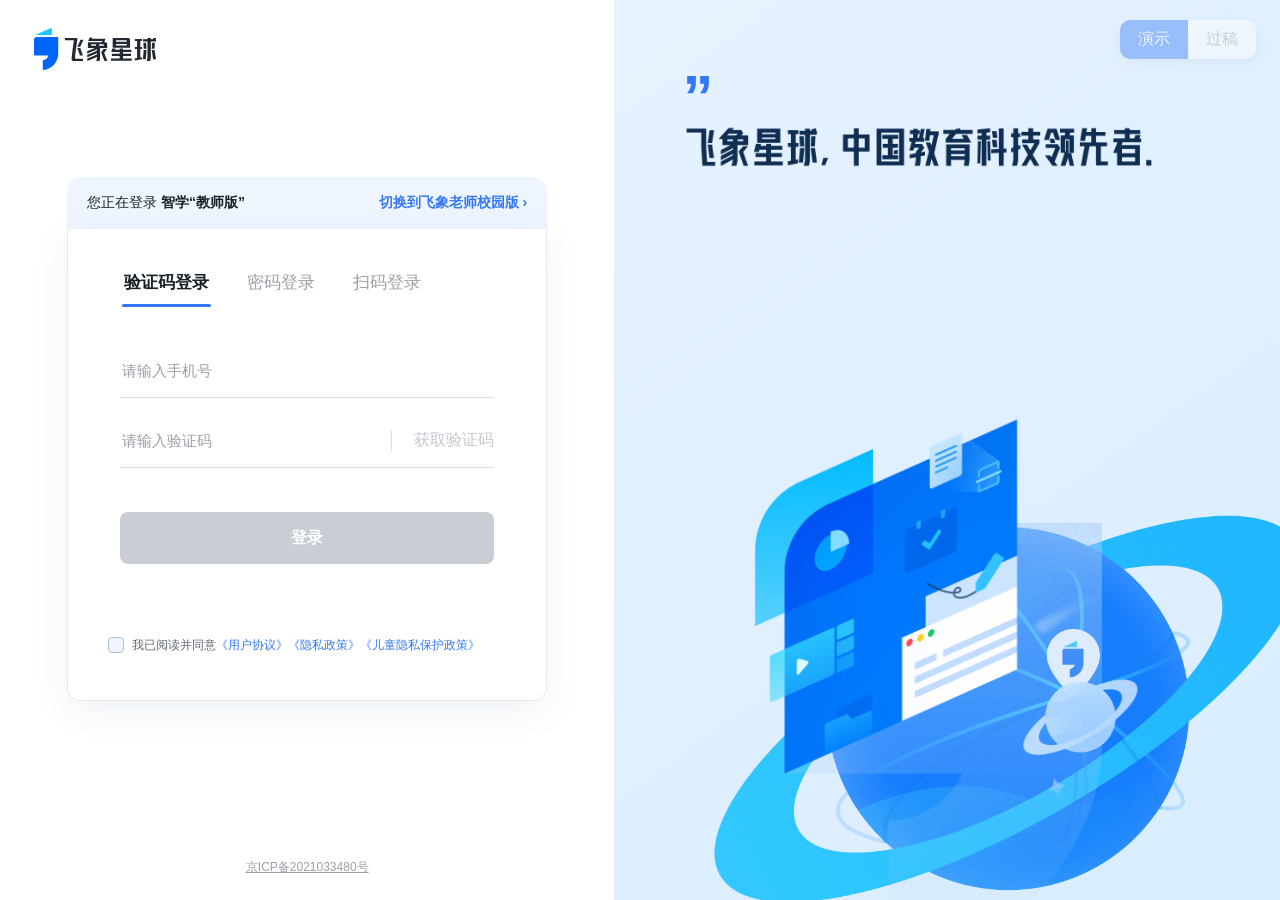
==== zhixue.html @ 56e05c84 "Stage 4: add Zhixue password login flows" ====
<!doctype html>
<html lang="zh-CN">
<head>
<meta charset="utf-8">
<meta name="viewport" content="width=device-width,initial-scale=1">
<meta name="google" content="notranslate">
<title>智学教师版登录</title>
<style>
:root{
  --zx-primary:#3478f6;--zx-primary-hover:#2868dc;--zx-primary-soft:#eff5ff;
  --zx-page-blue:#eaf4ff;--zx-white:#fff;--zx-text:#182129;--zx-text-2:#5f6670;
  --zx-text-3:#9b9fa6;--zx-border:#e5e8ed;--zx-line:#d9dde4;--zx-error:#d14343;
  --zx-error-bg:#fff9f8;--zx-shadow:0 10px 36px rgba(41,84,145,.08);
  --zx-radius-card:14px;--zx-radius-input:8px;--zx-font:-apple-system,BlinkMacSystemFont,"Segoe UI","PingFang SC","Microsoft YaHei",sans-serif;
}
*{box-sizing:border-box}
html,body{width:100%;height:100%;margin:0}
body{min-width:1200px;min-height:720px;color:var(--zx-text);font-family:var(--zx-font);background:var(--zx-page-blue)}
button,input{font:inherit}
button,a{touch-action:manipulation}
.zx-page{display:grid;grid-template-columns:48% 52%;width:100%;height:100%;min-height:720px;overflow:hidden;background:linear-gradient(90deg,var(--zx-white) 0 48%,var(--zx-page-blue) 48% 100%)}
.zx-left{position:relative;display:flex;align-items:center;justify-content:center;padding:54px 54px 76px;background:var(--zx-white)}
.zx-logo{position:absolute;top:28px;left:34px;width:122px;height:auto}
.zx-shell{width:480px}
.zx-switch{height:52px;display:flex;align-items:center;justify-content:space-between;padding:0 20px;border-radius:var(--zx-radius-card) var(--zx-radius-card) 0 0;background:var(--zx-primary-soft);color:var(--zx-text);font-size:14px}
.zx-switch strong{font-weight:600}
.zx-switch a{color:var(--zx-primary);font-weight:600;text-decoration:none}
.zx-switch a:hover{text-decoration:underline}
.zx-card{position:relative;min-height:472px;padding:38px 52px 30px;border:1px solid var(--zx-border);border-top:0;border-radius:0 0 var(--zx-radius-card) var(--zx-radius-card);background:var(--zx-white);box-shadow:var(--zx-shadow)}
.zx-back{position:absolute;top:20px;left:24px;border:0;background:none;color:var(--zx-text-2);font-size:13px;cursor:pointer;padding:4px}
.zx-title{margin:2px 0 8px;text-align:center;font-size:24px;line-height:34px;font-weight:700}
.zx-intro{margin:0 0 24px;text-align:center;color:var(--zx-text-3);font-size:13px;line-height:20px}
.zx-tabs{display:flex;gap:30px;margin:4px 0 36px;border-bottom:1px solid transparent}
.zx-tabs button{position:relative;border:0;background:none;padding:0 4px 13px;color:var(--zx-text-3);font-size:17px;cursor:pointer;white-space:nowrap}
.zx-tabs button[aria-selected="true"]{color:var(--zx-text);font-weight:650}
.zx-tabs button[aria-selected="true"]:after{content:"";position:absolute;left:2px;right:2px;bottom:0;height:3px;border-radius:3px;background:var(--zx-primary)}
.zx-form{margin:0}
.zx-field{margin-bottom:16px}
.zx-input-shell,.zx-code-row{height:54px;display:flex;align-items:center;border-bottom:1px solid var(--zx-line);transition:border-color .2s,background .2s,box-shadow .2s}
.zx-input-shell:focus-within,.zx-code-row:focus-within{border-bottom-color:var(--zx-primary);box-shadow:0 1px 0 var(--zx-primary)}
.zx-input-shell.has-error,.zx-code-row.has-error{border:1px solid var(--zx-error);border-radius:var(--zx-radius-input);background:var(--zx-error-bg);padding:0 12px;box-shadow:none}
.zx-input-shell input,.zx-code-row input{min-width:0;flex:1;border:0;outline:0;background:transparent;color:var(--zx-text);font-size:15px}
.zx-input-shell input::placeholder,.zx-code-row input::placeholder{color:var(--zx-text-3)}
.zx-eye{width:30px;height:30px;display:grid;place-items:center;border:0;background:none;color:var(--zx-text-3);cursor:pointer;padding:5px}
.zx-eye svg{width:19px;height:19px}
.zx-code-row button{border:0;border-left:1px solid var(--zx-line);background:none;color:var(--zx-primary);padding:0 0 0 22px;cursor:pointer;white-space:nowrap}
.zx-code-row button:disabled{color:#c3c7ce;cursor:not-allowed}
.zx-forgot{display:block;margin:-6px 0 8px auto;border:0;background:none;color:var(--zx-primary);font-size:13px;cursor:pointer;padding:0;line-height:22px}
.zx-rule{margin:8px 0 4px;color:var(--zx-text-3);font-size:12px;line-height:19px}
.zx-message{height:28px;margin:0;color:var(--zx-error);font-size:13px;line-height:20px;padding-top:2px}
.zx-submit{width:100%;height:52px;border:0;border-radius:var(--zx-radius-input);background:linear-gradient(100deg,#2f72ef,#48aef6);color:var(--zx-white);font-size:16px;font-weight:650;cursor:pointer;box-shadow:0 8px 18px rgba(52,120,246,.15)}
.zx-submit:hover{background:linear-gradient(100deg,var(--zx-primary-hover),#349ae8)}
.zx-submit:disabled{background:#c9cdd4;box-shadow:none;cursor:not-allowed}
.zx-agreement{display:flex;align-items:flex-start;gap:8px;margin:72px -12px 0;color:var(--zx-text-2);font-size:12px;line-height:18px;cursor:pointer}
.zx-agreement input{appearance:none;flex:0 0 16px;width:16px;height:16px;margin:1px 0 0;border:1px solid #aebfd4;border-radius:4px;background:var(--zx-primary-soft);cursor:pointer}
.zx-agreement input:checked{border-color:var(--zx-primary);background:var(--zx-primary);box-shadow:inset 0 0 0 3px var(--zx-white)}
.zx-agreement a{color:var(--zx-primary);text-decoration:none}
.zx-qr{text-align:center;padding:4px 0 0}
.zx-qr-box{width:184px;height:184px;display:grid;place-items:center;margin:0 auto 18px;border:12px solid var(--zx-white);border-radius:8px;background:repeating-conic-gradient(#172334 0 25%,#fff 0 50%) 50%/18px 18px;box-shadow:0 0 0 1px var(--zx-border)}
.zx-qr-box span{display:block;padding:8px;background:var(--zx-white);color:var(--zx-primary);font-size:12px;font-weight:700}
.zx-qr p{margin:0;color:var(--zx-text-2);font-size:13px}
.zx-right{position:relative;overflow:hidden;background:linear-gradient(145deg,#e6f2ff,#d9edff)}
.zx-quote{position:absolute;top:66px;left:68px;color:var(--zx-primary);font-size:62px;font-weight:800;line-height:1}
.zx-right-copy{position:absolute;top:125px;left:72px;z-index:2;width:min(70%,650px);height:auto}
.zx-planet{position:absolute;width:min(74vw,760px);right:-110px;bottom:-190px;opacity:.94}
.zx-orbit{position:absolute;width:min(55vw,590px);right:60px;bottom:-80px;animation:float 6s ease-in-out infinite}
@keyframes float{50%{transform:translateY(-12px)}}
.zx-footer{position:absolute;left:0;right:0;bottom:24px;text-align:center;color:var(--zx-text-3);font-size:12px}
.zx-footer a{color:inherit}
.zx-card.is-flow{padding-top:56px}
.zx-card.is-flow .zx-agreement{display:none}
.zx-card.is-forgot{padding-top:48px}
.zx-card.is-forgot .zx-field{margin-bottom:12px}
.zx-card.is-forgot .zx-input-shell,.zx-card.is-forgot .zx-code-row{height:46px}
.zx-card.is-forgot .zx-rule{margin:2px 0 6px}
[hidden]{display:none!important}
.sr-only{position:absolute;width:1px;height:1px;padding:0;margin:-1px;overflow:hidden;clip:rect(0,0,0,0);white-space:nowrap;border:0}
.zx-review-toggle{position:fixed;top:20px;right:24px;z-index:1001;display:flex;overflow:hidden;border-radius:10px;background:var(--zx-white);box-shadow:0 3px 18px rgba(0,0,0,.12);opacity:.42;transition:opacity .2s}
.zx-review-toggle:hover{opacity:1}
.zx-review-toggle button{border:0;background:none;padding:9px 18px;color:var(--zx-text-3);cursor:pointer}
.zx-review-toggle button.active{background:var(--zx-primary);color:var(--zx-white)}
.zx-review{position:fixed;top:58px;right:24px;z-index:1000;width:430px;height:78vh;display:none;flex-direction:column;overflow:hidden;border-radius:14px;background:var(--zx-white);box-shadow:0 14px 46px rgba(0,0,0,.18)}
.zx-review.open{display:flex}
.zx-review-head{display:flex;align-items:center;justify-content:space-between;padding:14px 16px;border-bottom:1px solid var(--zx-border);background:#f6f9ff}
.zx-review-head strong{font-size:14px}.zx-review-head button{border:0;background:none;cursor:pointer;color:var(--zx-text-2)}
.zx-review-body{padding:16px 18px 40vh;overflow:auto;font-size:13px;line-height:1.7;color:#334155}
.zx-review-body h1{margin:0 0 8px;font-size:18px}.zx-review-body h2{margin:18px 0 8px;padding:6px 10px;border-left:3px solid var(--zx-primary);border-radius:5px;background:var(--zx-primary-soft);font-size:14px}.zx-review-body p{margin:0 0 7px}.zx-review-body ul{margin:0 0 8px;padding-left:20px}.zx-review-body li{margin-bottom:5px}.zx-review-body blockquote{margin:6px 0 12px;padding:7px 10px;background:#fff8e8;color:#8a5a00;border-radius:5px}.zx-review-body code{padding:1px 4px;border-radius:4px;background:#edf3ff;color:#265fca}
</style>
</head>
<body>
<main class="zx-page">
  <section class="zx-left" aria-label="智学登录">
    <img class="zx-logo" src="./zhixue_files/logo.06d8bd91d988915de4011be2ea3ef919.svg" alt="飞象星球">
    <div class="zx-shell">
      <div class="zx-switch" data-sec="0"><span>您正在登录 <strong>智学“教师版”</strong></span><a href="./飞象老师校园版.html">切换到飞象老师校园版 ›</a></div>
      <section class="zx-card" id="login-card" aria-labelledby="page-title">
        <button class="zx-back" id="back" type="button" hidden>‹ 返回登录</button>
        <h1 class="zx-title" id="page-title" hidden>欢迎登录</h1>
        <p class="zx-intro" id="intro" hidden></p>
        <div class="zx-tabs" id="tabs" role="tablist" aria-label="登录方式" data-sec="1">
          <button id="code-tab" role="tab" aria-selected="true" type="button">验证码登录</button>
          <button id="password-tab" role="tab" aria-selected="false" type="button">密码登录</button>
          <button id="qr-tab" role="tab" aria-selected="false" type="button">扫码登录</button>
        </div>
        <form class="zx-form" id="login-form" novalidate>
          <div id="fields"></div>
          <button class="zx-forgot" id="forgot" type="button" hidden>忘记密码？</button>
          <p class="zx-message" id="message" aria-live="polite"></p>
          <button class="zx-submit" id="submit" type="submit">登录</button>
          <label class="zx-agreement" id="agreement"><input id="consent" type="checkbox"><span>我已阅读并同意<a href="#">《用户协议》</a><a href="#">《隐私政策》</a><a href="#">《儿童隐私保护政策》</a></span></label>
        </form>
      </section>
    </div>
    <div class="zx-footer"><a href="https://beian.miit.gov.cn/" target="_blank" rel="noopener noreferrer">京ICP备2021033480号</a></div>
  </section>
  <section class="zx-right" aria-label="智学品牌视觉">
    <div class="zx-quote">”</div>
    <img class="zx-right-copy" src="./zhixue_files/right-text.3a78e79f3b9e45ee7061.png" alt="让每个孩子享有公平而有质量的教育">
    <img class="zx-planet" src="./zhixue_files/right-planet.9dccea4bbc4044d3a8d9.png" alt="">
    <img class="zx-orbit" src="./zhixue_files/right-logo.b858eb242046b455a6aa.png" alt="">
  </section>
</main>

<div class="zx-review-toggle" id="review-toggle"><button class="active" type="button" data-mode="demo">演示</button><button type="button" data-mode="review">过稿</button></div>
<aside class="zx-review" id="review-panel"><div class="zx-review-head"><strong>📋 产品稿 · 智学登录页</strong><button id="close-review" type="button">✕</button></div><div class="zx-review-body" id="review-body"></div></aside>

<script type="text/markdown" id="prd-source">
# 智学教师版登录页
> v1.0 · Web 桌面端 · 2026-09-24

## 0. 产品登录页切换
展示：顶部提示当前为智学教师版，并提供「切换到飞象老师校园版」。

交互：点击后进入同项目的飞象老师校园版登录页。

## 1. 登录方式
展示：验证码登录、密码登录、扫码登录，默认选中验证码登录。

规则：验证码登录和扫码登录的页面展示、交互、校验、异常处理及成功跳转均同线上现有逻辑。

## 2. 密码登录 [UPDATED]
展示：手机号或账号、密码、密码显隐按钮、「忘记密码」、登录按钮。

演示数据：
- 正确账号：`teacher001`
- 正确手机号：`13800000000`
- 初始密码：`Fx123456!`

交互：
- 两项均非空且同意协议后，登录按钮可点击
- 首次登录且账号密码正确 → 进入「设置新密码」
- 非首次登录且账号密码正确 → 进入智学教师端
- 点击「忘记密码」→ 进入手机号安全验证与密码重置

异常：
- 手机号、账号或密码不匹配 → 表单内红字「手机号或密码不正确」，两个输入框同步标红
- 修改任一输入内容后清除错误态
- 接口异常同样使用表单内红字提示，不使用 Toast

## 3. 首次登录设置新密码
展示：新密码、再次输入新密码、密码规则、密码显隐按钮、「设置密码并登录」、返回登录。

规则：
- 密码长度在 8–20 位，不可包含空格
- 数字、大写字母、小写字母、符号四类字符中至少包含两类
- 两次输入必须一致

交互：设置成功后直接进入 `https://laoshi.feixiangxingqiu.com/`。

异常：
- 格式不正确 →「密码格式不正确，请按上方规则重新设置」
- 两次密码不一致 →「两次输入的密码不一致，请重新输入」

## 4. 忘记密码
展示：手机号、验证码、获取验证码、新密码、再次输入新密码、密码规则、保存按钮、返回登录。

交互：完成验证并保存后直接返回密码登录，不展示成功提示。

异常：
- 验证码错误 →「验证码错误，请重新输入」
- 密码异常提示与首次设置新密码一致

## 5. 协议
密码登录须勾选《用户协议》《隐私政策》《儿童隐私保护政策》后才能提交。
</script>

<script>
(() => {
  const $ = id => document.getElementById(id);
  const card = $('login-card');
  const validLoginIds = new Set(['teacher001', '13800000000']);
  const homeUrl = 'https://laoshi.feixiangxingqiu.com/';
  const passwordRule = '密码长度在8-20位，应包含数字、大写字母、小写字母、符号（除空格）的两种或以上';
  const eye = '<svg viewBox="0 0 24 24" fill="none" stroke="currentColor" stroke-width="1.5" aria-hidden="true"><path d="M2 12s3.5-7 10-7 10 7 10 7-3.5 7-10 7S2 12 2 12Z"/><circle cx="12" cy="12" r="3"/></svg>';
  let mode = 'code', account = '', currentPassword = 'Fx123456!', needsPasswordReset = true, countdown = 0, timer;

  function field(id, label, type = 'text', autocomplete = 'off') {
    return `<div class="zx-field"><label class="sr-only" for="${id}">${label}</label><div class="zx-input-shell"><input id="${id}" type="${type}" placeholder="${label}" autocomplete="${autocomplete}" maxlength="${type === 'password' ? 64 : 40}">${type === 'password' ? `<button class="zx-eye" type="button" data-eye="${id}" aria-label="显示${label}" aria-pressed="false">${eye}</button>` : ''}</div></div>`;
  }
  function codeField() {
    return '<div class="zx-field"><label class="sr-only" for="code">请输入验证码</label><div class="zx-code-row"><input id="code" inputmode="numeric" maxlength="6" autocomplete="one-time-code" placeholder="请输入验证码"><button id="send" type="button" disabled>获取验证码</button></div></div>';
  }
  function clearFeedback() {
    $('message').textContent = '';
    card.querySelectorAll('.has-error').forEach(el => el.classList.remove('has-error'));
  }
  function showError(text, ids = []) {
    clearFeedback();
    $('message').textContent = text;
    ids.forEach(id => $(id)?.closest('.zx-input-shell,.zx-code-row')?.classList.add('has-error'));
  }
  function setTabs() {
    for (const name of ['code','password','qr']) {
      $(name + '-tab').setAttribute('aria-selected', String(mode === name));
      $(name + '-tab').tabIndex = mode === name ? 0 : -1;
    }
  }
  function render(next) {
    if (mode === 'password' && $('account')) account = $('account').value.trim();
    mode = next;
    const flow = mode === 'reset' || mode === 'forgot';
    card.classList.toggle('is-flow', flow);
    card.classList.toggle('is-forgot', mode === 'forgot');
    $('tabs').hidden = flow;
    $('back').hidden = !flow;
    $('page-title').hidden = !flow;
    $('intro').hidden = !flow;
    $('agreement').hidden = flow;
    $('forgot').hidden = mode !== 'password';
    $('submit').hidden = mode === 'qr';
    $('message').textContent = '';
    if (!flow) $('page-title').textContent = '欢迎登录';
    if (mode === 'code') {
      $('fields').innerHTML = field('phone','请输入手机号','tel','tel') + codeField();
      $('submit').textContent = '登录';
      $('phone').maxLength = 11;
      bindSend();
    } else if (mode === 'password') {
      $('fields').innerHTML = field('account','请输入手机号或账号','text','username') + field('password','请输入密码','password','current-password');
      $('account').value = account;
      $('submit').textContent = '登录';
    } else if (mode === 'qr') {
      $('fields').innerHTML = '<div class="zx-qr"><div class="zx-qr-box"><span>扫码登录</span></div><p>请使用飞象星球 App 扫码登录</p></div>';
    } else if (mode === 'reset') {
      $('page-title').textContent = '设置新密码';
      $('intro').textContent = '首次使用账号密码登录，请设置新密码';
      $('fields').innerHTML = field('new-password','请输入新密码','password','new-password') + field('confirm-password','请再次输入新密码','password','new-password') + `<p class="zx-rule">${passwordRule}</p>`;
      $('submit').textContent = '设置密码并登录';
    } else if (mode === 'forgot') {
      $('page-title').textContent = '忘记密码';
      $('intro').textContent = '完成账号安全验证后，可设置登录密码';
      $('fields').innerHTML = field('phone','请输入手机号','tel','tel') + codeField() + field('new-password','请输入新密码','password','new-password') + field('confirm-password','请再次输入新密码','password','new-password') + `<p class="zx-rule">${passwordRule}</p>`;
      $('submit').textContent = '保存';
      $('phone').maxLength = 11;
      bindSend();
    }
    setTabs();
    update();
  }
  function bindSend() {
    $('send').onclick = () => {
      countdown = 60;
      $('message').textContent = '演示验证码：123456（未发送真实短信）';
      clearInterval(timer);
      timer = setInterval(() => { countdown -= 1; if (countdown <= 0) clearInterval(timer); update(); }, 1000);
      update();
    };
  }
  function update() {
    let ready = false;
    if (mode === 'code' || mode === 'forgot') {
      const phoneOk = /^1\d{10}$/.test($('phone').value);
      $('send').disabled = !phoneOk || countdown > 0;
      $('send').textContent = countdown > 0 ? `${countdown} 秒后重试` : '获取验证码';
      ready = phoneOk && /^\d{6}$/.test($('code').value) && (mode === 'forgot' ? !!$('new-password').value && !!$('confirm-password').value : $('consent').checked);
    } else if (mode === 'password') {
      ready = !!$('account').value.trim() && !!$('password').value && $('consent').checked;
    } else if (mode === 'reset') {
      ready = !!$('new-password').value && !!$('confirm-password').value;
    }
    if (!$('submit').hidden) $('submit').disabled = !ready;
  }
  function validPassword(value) {
    const categories = [/\d/,/[A-Z]/,/[a-z]/,/[^A-Za-z0-9\s]/].filter(pattern => pattern.test(value)).length;
    return /^[\x21-\x7e]{8,20}$/.test(value) && categories >= 2;
  }
  for (const name of ['code','password','qr']) {
    $(name + '-tab').onclick = () => render(name);
  }
  $('back').onclick = () => { render('password'); $('password-tab').focus(); };
  $('forgot').onclick = () => { account = $('account').value.trim(); render('forgot'); $('phone').focus(); };
  $('login-form').addEventListener('input', () => { clearFeedback(); update(); });
  $('fields').addEventListener('click', event => {
    const button = event.target.closest('[data-eye]');
    if (!button) return;
    const input = $(button.dataset.eye), reveal = input.type === 'password';
    input.type = reveal ? 'text' : 'password';
    button.setAttribute('aria-pressed', String(reveal));
    button.setAttribute('aria-label', (reveal ? '隐藏' : '显示') + input.placeholder);
  });
  $('login-form').onsubmit = event => {
    event.preventDefault();
    if ($('submit').disabled) return;
    if (mode === 'password') {
      account = $('account').value.trim();
      if (!validLoginIds.has(account) || $('password').value !== currentPassword) {
        showError('手机号或密码不正确', ['account','password']);
        $('password').focus();
        return;
      }
      if (needsPasswordReset) { render('reset'); $('new-password').focus(); }
      else window.location.assign(homeUrl);
    } else if (mode === 'reset' || mode === 'forgot') {
      if (mode === 'forgot' && $('code').value !== '123456') {
        showError('验证码错误，请重新输入', ['code']); $('code').focus(); return;
      }
      const password = $('new-password').value;
      if (!validPassword(password)) {
        showError('密码格式不正确，请按上方规则重新设置', ['new-password']); $('new-password').focus(); return;
      }
      if (password !== $('confirm-password').value) {
        showError('两次输入的密码不一致，请重新输入', ['confirm-password']); $('confirm-password').focus(); return;
      }
      currentPassword = password;
      needsPasswordReset = false;
      if (mode === 'forgot') render('password');
      else window.location.assign(homeUrl);
    } else if (mode === 'code') {
      if ($('code').value !== '123456') { showError('验证码错误，请重新输入', ['code']); return; }
      window.location.assign(homeUrl);
    }
  };

  function inline(text) { return text.replace(/`([^`]+)`/g,'<code>$1</code>'); }
  function renderPrd() {
    const md = $('prd-source').textContent.trim();
    let list = false, html = '';
    const closeList = () => { if (list) { html += '</ul>'; list = false; } };
    md.split('\n').forEach(line => {
      if (/^#\s/.test(line)) { closeList(); html += `<h1>${inline(line.replace(/^#\s+/,''))}</h1>`; }
      else if (/^##\s/.test(line)) { closeList(); html += `<h2>${inline(line.replace(/^##\s+/,''))}</h2>`; }
      else if (/^>\s/.test(line)) { closeList(); html += `<blockquote>${inline(line.replace(/^>\s+/,''))}</blockquote>`; }
      else if (/^-\s/.test(line)) { if (!list) { html += '<ul>'; list = true; } html += `<li>${inline(line.replace(/^-\s+/,''))}</li>`; }
      else if (line.trim()) { closeList(); html += `<p>${inline(line)}</p>`; }
      else closeList();
    });
    closeList(); $('review-body').innerHTML = html;
  }
  function reviewMode(next) {
    const review = next === 'review';
    $('review-panel').classList.toggle('open', review);
    document.querySelectorAll('#review-toggle button').forEach(button => button.classList.toggle('active', button.dataset.mode === next));
    if (review) renderPrd();
  }
  $('review-toggle').onclick = event => { const button = event.target.closest('[data-mode]'); if (button) reviewMode(button.dataset.mode); };
  $('close-review').onclick = () => reviewMode('demo');
  render('code');
  if (new URLSearchParams(location.search).get('mode') === 'review') reviewMode('review');
})();
</script>
</body>
</html>
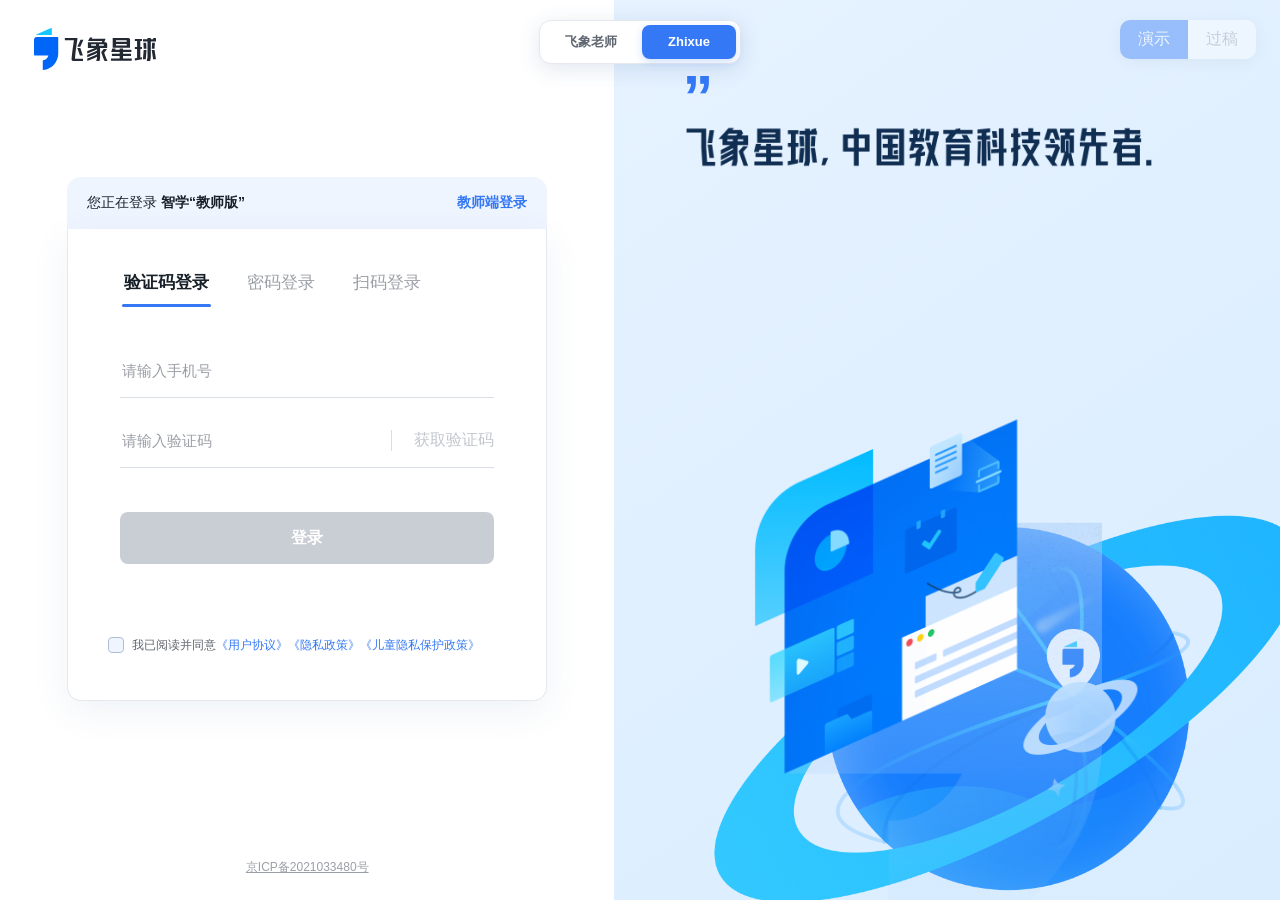
==== commit 91b632c8: "Stage 4: add persistent product page switcher" ====
--- a/zhixue.html
+++ b/zhixue.html
@@ -24,8 +24,7 @@
 .zx-shell{width:480px}
 .zx-switch{height:52px;display:flex;align-items:center;justify-content:space-between;padding:0 20px;border-radius:var(--zx-radius-card) var(--zx-radius-card) 0 0;background:var(--zx-primary-soft);color:var(--zx-text);font-size:14px}
 .zx-switch strong{font-weight:600}
-.zx-switch a{color:var(--zx-primary);font-weight:600;text-decoration:none}
-.zx-switch a:hover{text-decoration:underline}
+.zx-switch-status{color:var(--zx-primary);font-weight:600}
 .zx-card{position:relative;min-height:472px;padding:38px 52px 30px;border:1px solid var(--zx-border);border-top:0;border-radius:0 0 var(--zx-radius-card) var(--zx-radius-card);background:var(--zx-white);box-shadow:var(--zx-shadow)}
 .zx-back{position:absolute;top:20px;left:24px;border:0;background:none;color:var(--zx-text-2);font-size:13px;cursor:pointer;padding:4px}
 .zx-title{margin:2px 0 8px;text-align:center;font-size:24px;line-height:34px;font-weight:700}
@@ -85,14 +84,19 @@
 .zx-review-head strong{font-size:14px}.zx-review-head button{border:0;background:none;cursor:pointer;color:var(--zx-text-2)}
 .zx-review-body{padding:16px 18px 40vh;overflow:auto;font-size:13px;line-height:1.7;color:#334155}
 .zx-review-body h1{margin:0 0 8px;font-size:18px}.zx-review-body h2{margin:18px 0 8px;padding:6px 10px;border-left:3px solid var(--zx-primary);border-radius:5px;background:var(--zx-primary-soft);font-size:14px}.zx-review-body p{margin:0 0 7px}.zx-review-body ul{margin:0 0 8px;padding-left:20px}.zx-review-body li{margin-bottom:5px}.zx-review-body blockquote{margin:6px 0 12px;padding:7px 10px;background:#fff8e8;color:#8a5a00;border-radius:5px}.zx-review-body code{padding:1px 4px;border-radius:4px;background:#edf3ff;color:#265fca}
+.product-page-switch{position:fixed;top:20px;left:50%;z-index:1002;display:flex;gap:4px;padding:4px;transform:translateX(-50%);border:1px solid var(--zx-border);border-radius:12px;background:var(--zx-white);box-shadow:0 5px 22px rgba(41,84,145,.14)}
+.product-page-switch a{min-width:94px;padding:7px 15px;border-radius:8px;color:var(--zx-text-2);font-size:13px;font-weight:600;line-height:20px;text-align:center;text-decoration:none}
+.product-page-switch a:hover{color:var(--zx-primary);background:var(--zx-primary-soft)}
+.product-page-switch a.active{color:var(--zx-white);background:var(--zx-primary);box-shadow:0 3px 9px rgba(52,120,246,.22)}
 </style>
 </head>
 <body>
+<nav class="product-page-switch" aria-label="产品页面切换" data-sec="0"><a href="./飞象老师校园版.html" data-product-href="./飞象老师校园版.html">飞象老师</a><a class="active" aria-current="page" href="./zhixue.html" data-product-href="./zhixue.html">Zhixue</a></nav>
 <main class="zx-page">
   <section class="zx-left" aria-label="智学登录">
     <img class="zx-logo" src="./zhixue_files/logo.06d8bd91d988915de4011be2ea3ef919.svg" alt="飞象星球">
     <div class="zx-shell">
-      <div class="zx-switch" data-sec="0"><span>您正在登录 <strong>智学“教师版”</strong></span><a href="./飞象老师校园版.html">切换到飞象老师校园版 ›</a></div>
+      <div class="zx-switch"><span>您正在登录 <strong>智学“教师版”</strong></span><span class="zx-switch-status">教师端登录</span></div>
       <section class="zx-card" id="login-card" aria-labelledby="page-title">
         <button class="zx-back" id="back" type="button" hidden>‹ 返回登录</button>
         <h1 class="zx-title" id="page-title" hidden>欢迎登录</h1>
@@ -126,12 +130,15 @@
 
 <script type="text/markdown" id="prd-source">
 # 智学教师版登录页
-> v1.0 · Web 桌面端 · 2026-09-24
+> v1.1 · Web 桌面端 · 2026-09-24
 
 ## 0. 产品登录页切换
-展示：顶部提示当前为智学教师版，并提供「切换到飞象老师校园版」。
-
-交互：点击后进入同项目的飞象老师校园版登录页。
+展示：页面顶部固定展示「飞象老师 / Zhixue」分段切换器，当前页面高亮「Zhixue」。
+
+交互：
+- 点击「飞象老师」进入同项目的飞象老师校园版登录页
+- 在登录、首次设置新密码和忘记密码页面均固定展示
+- 当前处于过稿模式时，切换产品后继续保持过稿模式
 
 ## 1. 登录方式
 展示：验证码登录、密码登录、扫码登录，默认选中验证码登录。
@@ -346,15 +353,22 @@
     });
     closeList(); $('review-body').innerHTML = html;
   }
+  function syncProductLinks(review) {
+    document.querySelectorAll('[data-product-href]').forEach(link => {
+      link.href = link.dataset.productHref + (review ? '?mode=review' : '');
+    });
+  }
   function reviewMode(next) {
     const review = next === 'review';
     $('review-panel').classList.toggle('open', review);
     document.querySelectorAll('#review-toggle button').forEach(button => button.classList.toggle('active', button.dataset.mode === next));
+    syncProductLinks(review);
     if (review) renderPrd();
   }
   $('review-toggle').onclick = event => { const button = event.target.closest('[data-mode]'); if (button) reviewMode(button.dataset.mode); };
   $('close-review').onclick = () => reviewMode('demo');
   render('code');
+  syncProductLinks(false);
   if (new URLSearchParams(location.search).get('mode') === 'review') reviewMode('review');
 })();
 </script>
